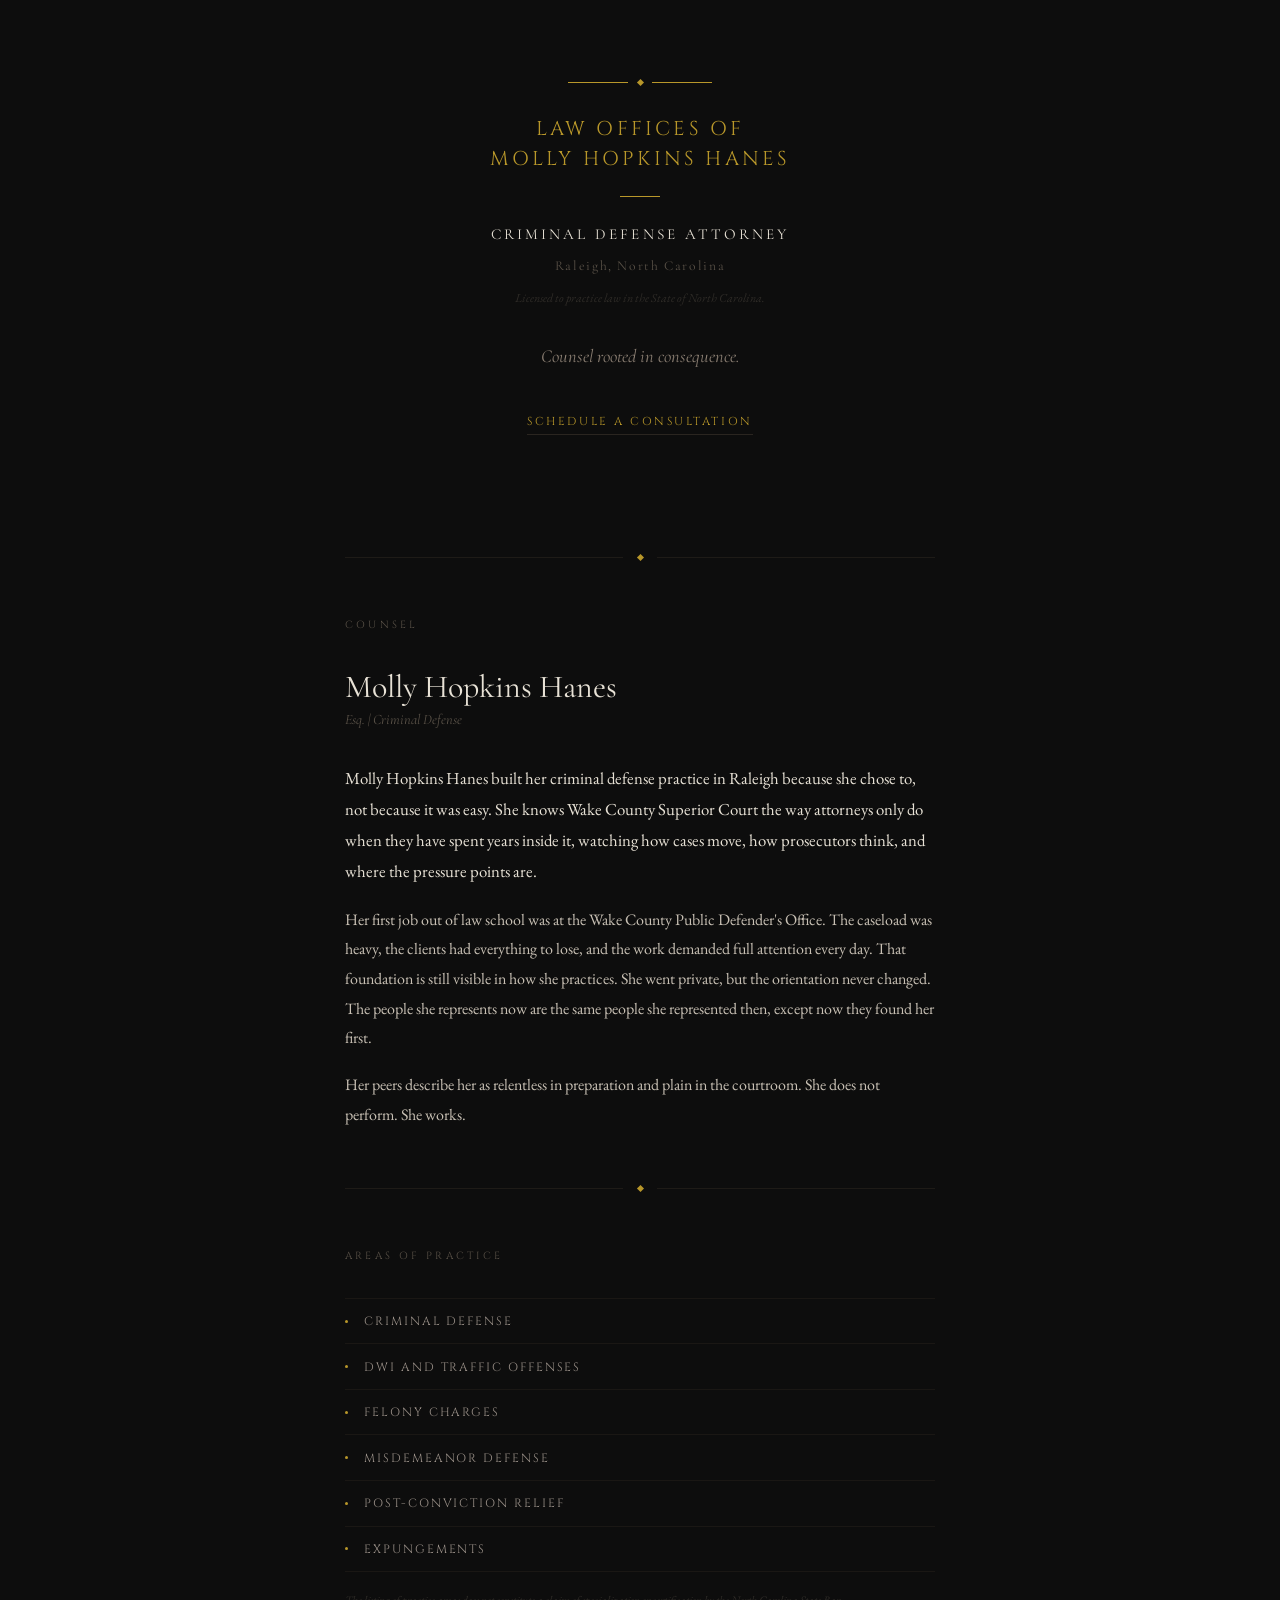
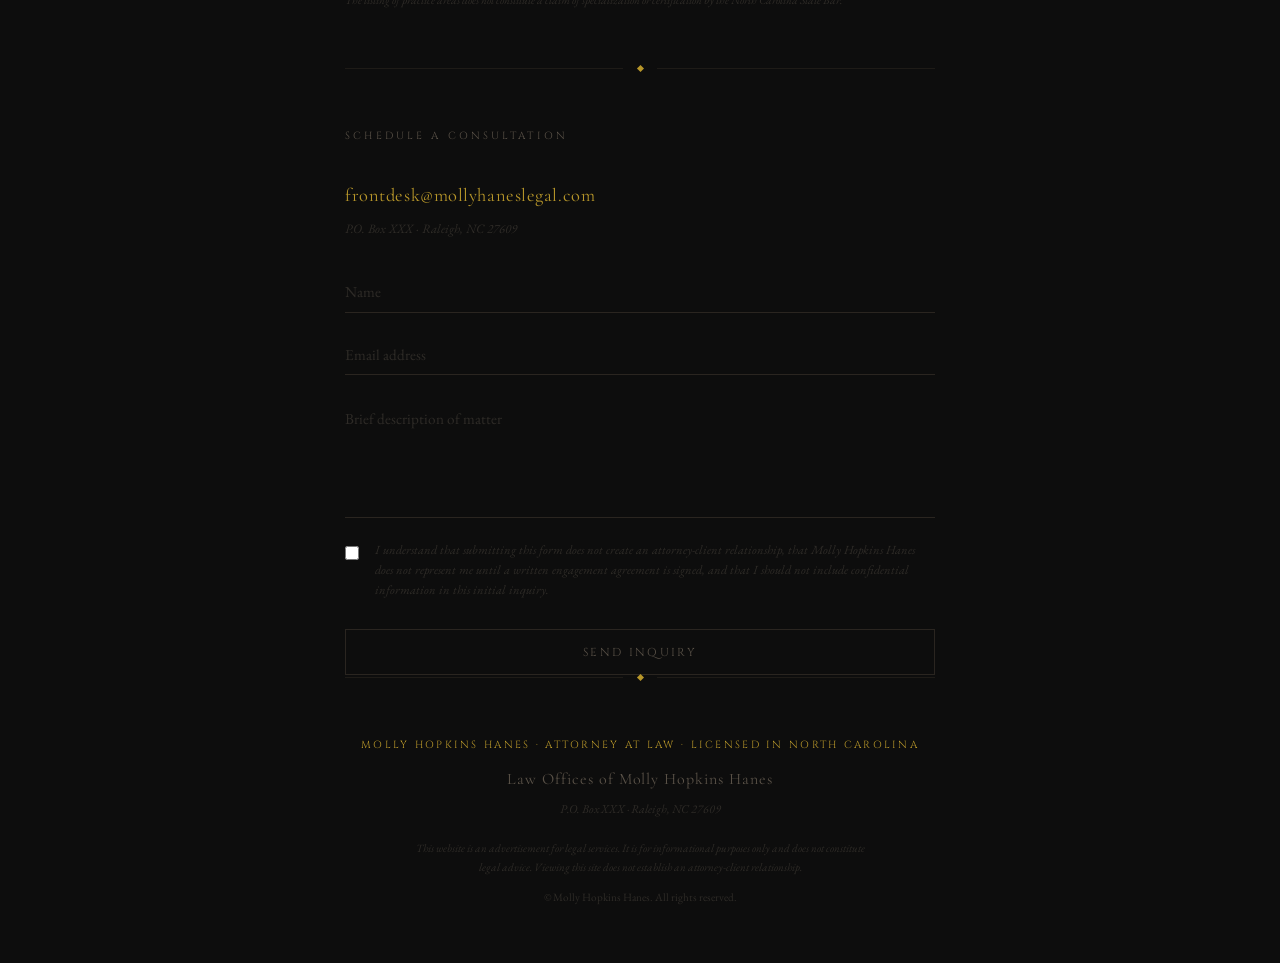
==== index.html @ 9d1daafd "Initial build of mollyhaneslegal.com static site HTML/CSS/JS only. Includes GitHub Actions deploy wo" ====
<!DOCTYPE html>
<html lang="en">
<head>
  <meta charset="UTF-8" />
  <meta name="viewport" content="width=device-width, initial-scale=1.0" />
  <title>Law Offices of Molly Hopkins Hanes | Criminal Defense Attorney | Raleigh, NC</title>
  <meta name="description" content="Criminal defense attorney in Raleigh, North Carolina. Wake County Superior Court experience. Licensed to practice law in the State of North Carolina." />
  <link rel="stylesheet" href="style.css" />
</head>
<body>

  <!-- HERO -->
  <header class="hero">
    <div class="container">
      <div class="hero-ornament" aria-hidden="true">
        <span class="hero-line"></span>
        <span class="hero-diamond"></span>
        <span class="hero-line"></span>
      </div>
      <h1 class="firm-name">
        <span>Law Offices of</span>
        <span>Molly Hopkins Hanes</span>
      </h1>
      <div class="hero-rule" aria-hidden="true"></div>
      <p class="hero-title">Criminal Defense Attorney</p>
      <p class="hero-location">Raleigh, North Carolina</p>
      <p class="hero-jurisdiction">Licensed to practice law in the State of North Carolina.</p>
      <p class="hero-tagline">Counsel rooted in consequence.</p>
      <a href="#contact" class="cta-link">Schedule a Consultation</a>
    </div>
  </header>

  <!-- DIVIDER -->
  <div class="divider" aria-hidden="true">
    <span class="div-line"></span>
    <span class="div-diamond"></span>
    <span class="div-line"></span>
  </div>

  <!-- ATTORNEY BIO -->
  <section class="section bio-section">
    <div class="container">
      <p class="section-label">Counsel</p>
      <h2 class="attorney-name">Molly Hopkins Hanes</h2>
      <span class="attorney-esq">Esq. | Criminal Defense</span>
      <p class="bio-p1">Molly Hopkins Hanes built her criminal defense practice in Raleigh because she chose to, not because it was easy. She knows Wake County Superior Court the way attorneys only do when they have spent years inside it, watching how cases move, how prosecutors think, and where the pressure points are.</p>
      <p class="bio-p2">Her first job out of law school was at the Wake County Public Defender's Office. The caseload was heavy, the clients had everything to lose, and the work demanded full attention every day. That foundation is still visible in how she practices. She went private, but the orientation never changed. The people she represents now are the same people she represented then, except now they found her first.</p>
      <p class="bio-p2">Her peers describe her as relentless in preparation and plain in the courtroom. She does not perform. She works.</p>
    </div>
  </section>

  <!-- DIVIDER -->
  <div class="divider" aria-hidden="true">
    <span class="div-line"></span>
    <span class="div-diamond"></span>
    <span class="div-line"></span>
  </div>

  <!-- AREAS OF PRACTICE -->
  <section class="section practice-section">
    <div class="container">
      <p class="section-label">Areas of Practice</p>
      <ul class="practice-list">
        <li class="practice-item">
          <span class="practice-dot" aria-hidden="true"></span>
          <span class="practice-name">Criminal Defense</span>
        </li>
        <li class="practice-item">
          <span class="practice-dot" aria-hidden="true"></span>
          <span class="practice-name">DWI and Traffic Offenses</span>
        </li>
        <li class="practice-item">
          <span class="practice-dot" aria-hidden="true"></span>
          <span class="practice-name">Felony Charges</span>
        </li>
        <li class="practice-item">
          <span class="practice-dot" aria-hidden="true"></span>
          <span class="practice-name">Misdemeanor Defense</span>
        </li>
        <li class="practice-item">
          <span class="practice-dot" aria-hidden="true"></span>
          <span class="practice-name">Post-Conviction Relief</span>
        </li>
        <li class="practice-item">
          <span class="practice-dot" aria-hidden="true"></span>
          <span class="practice-name">Expungements</span>
        </li>
      </ul>
      <p class="practice-disclaimer">The listing of practice areas does not constitute a claim of specialization or certification by the North Carolina State Bar.</p>
    </div>
  </section>

  <!-- DIVIDER -->
  <div class="divider" aria-hidden="true">
    <span class="div-line"></span>
    <span class="div-diamond"></span>
    <span class="div-line"></span>
  </div>

  <!-- CONTACT -->
  <section class="section contact-section" id="contact">
    <div class="container">
      <p class="section-label">Schedule a Consultation</p>
      <a href="mailto:frontdesk@mollyhaneslegal.com" class="contact-email">frontdesk@mollyhaneslegal.com</a>
      <!-- REPLACE P.O. Box XXX with the actual box number before publishing. This address must be registered as the attorney's current mailing address in her NC State Bar membership record to satisfy Rule 7.2(d) and 2012 FEO 6. Do not publish without completing this step. -->
      <address class="contact-address">P.O. Box XXX &middot; Raleigh, NC 27609</address>

      <!-- Wire this form to Formspree, Netlify Forms, or equivalent before going live. Replace action="#" with your endpoint. -->
      <form action="#" method="POST" class="contact-form" id="contact-form" novalidate>
        <input
          type="text"
          name="name"
          id="name"
          class="form-field"
          placeholder="Name"
          required
          autocomplete="name"
        />
        <input
          type="email"
          name="email"
          id="email"
          class="form-field"
          placeholder="Email address"
          required
          autocomplete="email"
        />
        <textarea
          name="matter"
          id="matter"
          class="form-field form-textarea"
          rows="4"
          placeholder="Brief description of matter"
          required
          resize="none"
        ></textarea>
        <div class="checkbox-row">
          <input type="checkbox" id="disclaimer-check" name="disclaimer" />
          <label for="disclaimer-check" class="checkbox-label">I understand that submitting this form does not create an attorney-client relationship, that Molly Hopkins Hanes does not represent me until a written engagement agreement is signed, and that I should not include confidential information in this initial inquiry.</label>
        </div>
        <button type="submit" class="submit-btn" id="submit-btn" disabled>Send Inquiry</button>
      </form>
    </div>
  </section>

  <!-- FOOTER -->
  <footer class="site-footer">
    <div class="divider" aria-hidden="true">
      <span class="div-line"></span>
      <span class="div-diamond"></span>
      <span class="div-line"></span>
    </div>
    <div class="container footer-inner">
      <p class="footer-attorney">Molly Hopkins Hanes &middot; Attorney at Law &middot; Licensed in North Carolina</p>
      <p class="footer-firm">Law Offices of Molly Hopkins Hanes</p>
      <!-- REPLACE P.O. Box XXX with actual box number before publishing. Must match NC State Bar membership record. -->
      <p class="footer-address">P.O. Box XXX &middot; Raleigh, NC 27609</p>
      <p class="footer-ad">This website is an advertisement for legal services. It is for informational purposes only and does not constitute legal advice. Viewing this site does not establish an attorney-client relationship.</p>
      <p class="footer-copy">&copy; Molly Hopkins Hanes. All rights reserved.</p>
      <!-- Add a linked privacy policy here before go-live if the contact form is wired to a live endpoint. -->
    </div>
  </footer>

  <script src="script.js"></script>
</body>
</html>
---- style.css ----
@import url('https://fonts.googleapis.com/css2?family=Cinzel:wght@400;600&family=EB+Garamond:ital,wght@0,400;1,400&family=Cormorant+Garamond:ital,wght@0,400;1,400&display=swap');

/* =========================================================
   COLOR TOKENS
   ========================================================= */
:root {
  --bg:           #0d0d0d;
  --surface:      #141414;
  --text:         #e8e2d6;
  --text-mid:     #c8c0b4;
  --text-muted:   #5a5248;
  --text-dim:     #3d3830;
  --text-ghost:   #2e2b27;
  --accent:       #b8972a;
  --rule-dark:    #1a1714;
  --rule-mid:     #2a2520;
  --rule-ghost:   #1e1b17;
}

/* =========================================================
   RESET + BASE
   ========================================================= */
*, *::before, *::after {
  box-sizing: border-box;
  margin: 0;
  padding: 0;
}

html {
  scroll-behavior: auto; /* JS handles smooth scroll for #contact only */
}

body {
  background-color: var(--bg);
  color: var(--text-mid);
  font-family: 'EB Garamond', serif;
  font-size: 1rem;
  line-height: 1.85;
  -webkit-font-smoothing: antialiased;
  -moz-osx-font-smoothing: grayscale;
}

/* =========================================================
   CONTAINER
   ========================================================= */
.container {
  max-width: 660px;
  margin: 0 auto;
  padding: 0 2.2rem;
}

/* =========================================================
   DIVIDER
   ========================================================= */
.divider {
  display: flex;
  align-items: center;
  margin: 3.5rem auto;
  max-width: 660px;
  padding: 0 2.2rem;
}

.div-line {
  flex: 1;
  height: 1px;
  background: var(--rule-ghost);
}

.div-diamond {
  display: block;
  width: 5px;
  height: 5px;
  background: var(--accent);
  transform: rotate(45deg);
  flex-shrink: 0;
  margin: 0 0.9rem;
}

/* =========================================================
   SECTION LABEL
   ========================================================= */
.section-label {
  font-family: 'Cinzel', serif;
  font-weight: 400;
  font-size: 0.65rem;
  letter-spacing: 0.3em;
  text-transform: uppercase;
  color: var(--text-muted);
  margin: 0 0 2rem;
}

/* =========================================================
   HERO
   ========================================================= */
.hero {
  padding: 5rem 0 4rem;
  text-align: center;
}

/* Centered top ornament: two gold lines flanking a diamond */
.hero-ornament {
  display: flex;
  align-items: center;
  justify-content: center;
  width: 140px;
  margin: 0 auto 1.8rem;
}

.hero-line {
  display: block;
  width: 60px;
  height: 1px;
  background: var(--accent);
  flex-shrink: 0;
}

.hero-diamond {
  display: block;
  width: 5px;
  height: 5px;
  background: var(--accent);
  transform: rotate(45deg);
  flex-shrink: 0;
  margin: 0 0.6rem;
}

/* Firm name */
.firm-name {
  font-family: 'Cinzel', serif;
  font-weight: 400;
  font-size: 1.25rem;
  letter-spacing: 0.16em;
  text-transform: uppercase;
  color: var(--accent);
  line-height: 1.5;
  margin: 0;
  display: flex;
  flex-direction: column;
}

/* Short gold rule beneath firm name */
.hero-rule {
  width: 40px;
  height: 1px;
  background: var(--accent);
  margin: 1.4rem auto;
}

/* Subheading */
.hero-title {
  font-family: 'Cormorant Garamond', serif;
  font-weight: 400;
  font-size: 0.95rem;
  letter-spacing: 0.2em;
  text-transform: uppercase;
  color: var(--text);
  margin: 0;
}

/* Location */
.hero-location {
  font-family: 'Cormorant Garamond', serif;
  font-weight: 400;
  font-size: 0.85rem;
  letter-spacing: 0.12em;
  color: var(--text-muted);
  margin: 0.3rem 0 0;
}

/* Jurisdiction */
.hero-jurisdiction {
  font-family: 'EB Garamond', serif;
  font-style: italic;
  font-size: 0.76rem;
  color: var(--text-ghost);
  margin: 0.6rem 0 1.8rem;
}

/* Tagline */
.hero-tagline {
  font-family: 'Cormorant Garamond', serif;
  font-style: italic;
  font-weight: 400;
  font-size: 1.15rem;
  color: #8a7e72;
  margin: 0 0 2rem;
}

/* CTA link */
.cta-link {
  font-family: 'Cinzel', serif;
  font-weight: 400;
  font-size: 0.72rem;
  letter-spacing: 0.22em;
  text-transform: uppercase;
  color: var(--accent);
  text-decoration: none;
  border-bottom: 1px solid var(--rule-mid);
  display: inline-block;
  padding-bottom: 0.15rem;
  transition: border-bottom-color 0.2s;
}

.cta-link:hover {
  border-bottom-color: var(--accent);
}

/* =========================================================
   SECTIONS (shared)
   ========================================================= */
.section {
  padding: 0;
}

/* =========================================================
   BIO SECTION
   ========================================================= */
.attorney-name {
  font-family: 'Cormorant Garamond', serif;
  font-weight: 400;
  font-size: 2rem;
  color: var(--text);
  margin: 0 0 0.1rem;
  line-height: 1.2;
}

.attorney-esq {
  font-family: 'Cormorant Garamond', serif;
  font-style: italic;
  font-weight: 400;
  font-size: 0.9rem;
  color: var(--text-muted);
  display: block;
  margin: 0 0 1.8rem;
}

.bio-p1 {
  color: var(--text);
  font-size: 1.05rem;
  line-height: 1.85;
  margin: 0 0 1.1rem;
}

.bio-p2 {
  color: var(--text-mid);
  font-size: 1rem;
  line-height: 1.85;
  margin: 0 0 1.1rem;
}

.bio-p2:last-child {
  margin-bottom: 0;
}

/* =========================================================
   AREAS OF PRACTICE
   ========================================================= */
.practice-list {
  list-style: none;
  margin: 0 0 0;
  padding: 0;
}

.practice-item {
  display: flex;
  align-items: center;
  gap: 1rem;
  border-bottom: 1px solid var(--rule-dark);
  padding: 0.7rem 0;
  cursor: default;
}

.practice-item:first-child {
  border-top: 1px solid var(--rule-dark);
}

.practice-dot {
  display: block;
  width: 3px;
  height: 3px;
  border-radius: 50%;
  background: var(--accent);
  flex-shrink: 0;
}

.practice-name {
  font-family: 'Cinzel', serif;
  font-weight: 400;
  font-size: 0.75rem;
  letter-spacing: 0.16em;
  text-transform: uppercase;
  color: #9a9088;
  transition: color 0.2s;
}

.practice-item:hover .practice-name {
  color: var(--accent);
}

.practice-disclaimer {
  font-family: 'EB Garamond', serif;
  font-style: italic;
  font-size: 0.72rem;
  color: var(--text-ghost);
  line-height: 1.6;
  margin: 1.2rem 0 0;
}

/* =========================================================
   CONTACT SECTION
   ========================================================= */
.contact-email {
  font-family: 'Cormorant Garamond', serif;
  font-size: 1.15rem;
  color: var(--accent);
  display: block;
  margin: 0 0 0.3rem;
  letter-spacing: 0.03em;
  text-decoration: none;
  transition: opacity 0.2s;
}

.contact-email:hover {
  opacity: 0.8;
}

.contact-address {
  font-family: 'EB Garamond', serif;
  font-style: italic;
  font-size: 0.8rem;
  color: var(--text-ghost);
  margin: 0 0 2rem;
  font-style: italic;
}

/* Form fields */
.form-field {
  display: block;
  width: 100%;
  background: transparent;
  border: none;
  border-bottom: 1px solid var(--rule-mid);
  color: var(--text);
  font-family: 'EB Garamond', serif;
  font-size: 0.95rem;
  padding: 0.6rem 0;
  margin-bottom: 1.4rem;
  box-sizing: border-box;
  outline: none;
  border-radius: 0;
  -webkit-appearance: none;
  appearance: none;
}

.form-field::placeholder {
  color: var(--text-ghost);
}

.form-field:focus {
  border-bottom-color: var(--accent);
}

.form-textarea {
  resize: none;
  line-height: 1.65;
}

/* Checkbox row */
.checkbox-row {
  display: flex;
  flex-direction: row;
  gap: 1rem;
  align-items: flex-start;
  margin-bottom: 1.8rem;
}

.checkbox-row input[type="checkbox"] {
  accent-color: var(--accent);
  margin-top: 0.35rem;
  flex-shrink: 0;
  cursor: pointer;
  width: 14px;
  height: 14px;
}

.checkbox-label {
  font-family: 'EB Garamond', serif;
  font-style: italic;
  font-size: 0.78rem;
  color: var(--text-ghost);
  line-height: 1.6;
  cursor: pointer;
}

/* Submit button */
.submit-btn {
  display: block;
  width: 100%;
  border: 1px solid var(--rule-mid);
  background: transparent;
  color: var(--text-muted);
  font-family: 'Cinzel', serif;
  font-weight: 400;
  font-size: 0.72rem;
  letter-spacing: 0.2em;
  text-transform: uppercase;
  padding: 0.9rem;
  cursor: not-allowed;
  transition: border-color 0.2s, color 0.2s;
}

.submit-btn.on {
  border-color: var(--accent);
  color: var(--accent);
  cursor: pointer;
}

.submit-btn.on:hover {
  background: rgba(184, 151, 42, 0.06);
}

/* =========================================================
   FOOTER
   ========================================================= */
.site-footer {
  padding-bottom: 3.5rem;
}

/* The divider inside footer has no extra top margin (footer handles spacing) */
.site-footer .divider {
  margin-top: 0;
}

.footer-inner {
  text-align: center;
}

.footer-attorney {
  font-family: 'Cinzel', serif;
  font-weight: 400;
  font-size: 0.65rem;
  letter-spacing: 0.22em;
  text-transform: uppercase;
  color: var(--accent);
  margin: 0 0 0.6rem;
}

.footer-firm {
  font-family: 'Cormorant Garamond', serif;
  font-weight: 400;
  font-size: 1rem;
  color: var(--text-muted);
  letter-spacing: 0.06em;
  margin: 0 0 0.2rem;
}

.footer-address {
  font-family: 'EB Garamond', serif;
  font-style: italic;
  font-size: 0.75rem;
  color: var(--text-ghost);
  margin: 0 0 1.2rem;
}

.footer-ad {
  font-family: 'EB Garamond', serif;
  font-style: italic;
  font-size: 0.7rem;
  color: var(--text-ghost);
  max-width: 460px;
  margin: 0 auto 0.6rem;
  line-height: 1.7;
}

.footer-copy {
  font-family: 'EB Garamond', serif;
  font-size: 0.7rem;
  color: var(--text-ghost);
}

/* =========================================================
   RESPONSIVE: mobile-first, single breakpoint at 768px
   ========================================================= */
@media (max-width: 768px) {
  .hero {
    padding: 3rem 0 3rem;
  }

  .container {
    padding: 0 1.4rem;
  }

  .divider {
    padding: 0 1.4rem;
  }

  .firm-name {
    font-size: 1.05rem;
  }

  .attorney-name {
    font-size: 1.65rem;
  }

  .hero-tagline {
    font-size: 1rem;
  }

  .contact-email {
    font-size: 1rem;
    word-break: break-all;
  }

  .form-field {
    font-size: 1rem; /* legibility on mobile */
  }

  .footer-attorney {
    font-size: 0.58rem;
    letter-spacing: 0.14em;
  }
}
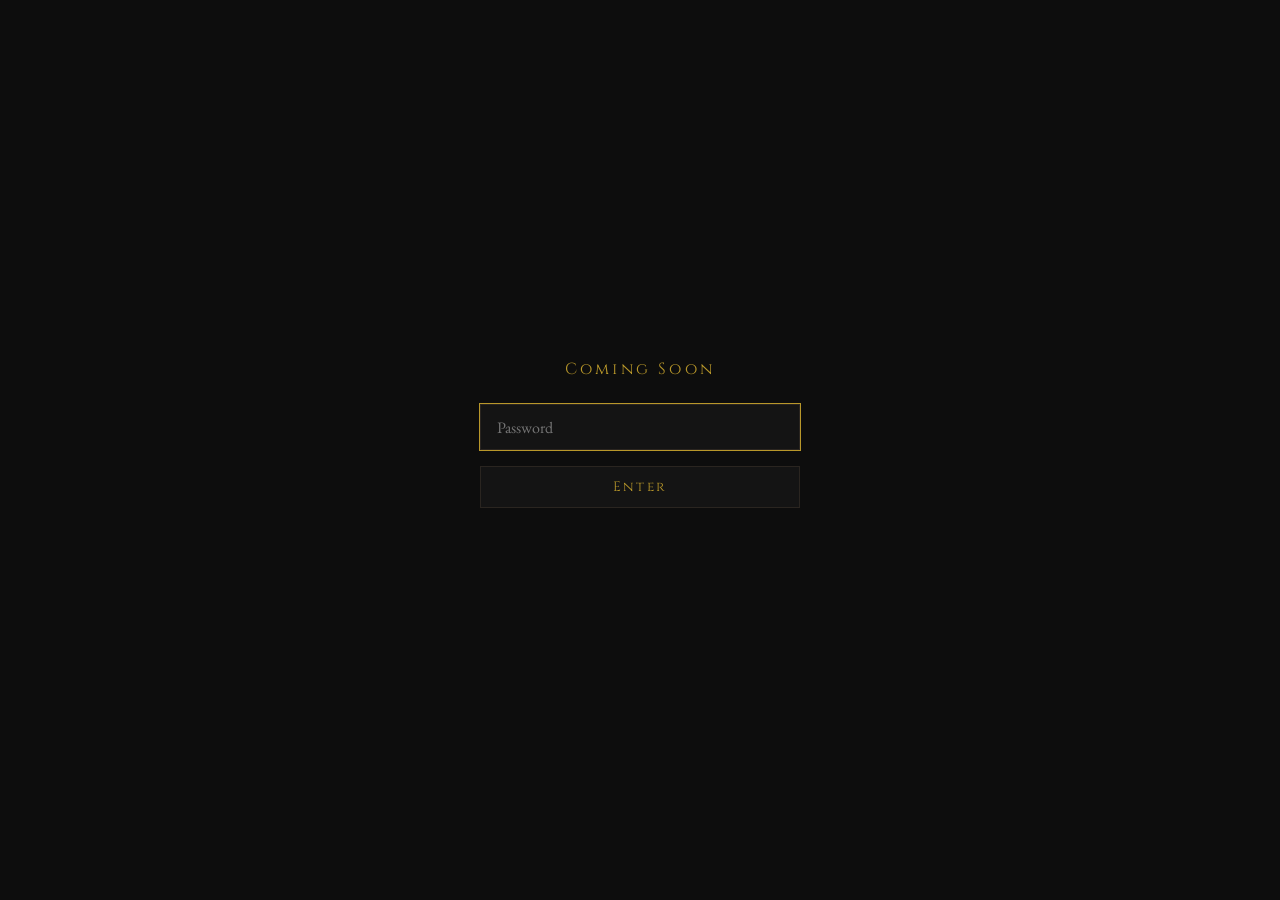
==== commit 25403a7c: "Put site behind a casual password gate and noindex Real site moved to site.html; index.html is a log" ====
--- a/index.html
+++ b/index.html
@@ -3,164 +3,39 @@
 <head>
   <meta charset="UTF-8" />
   <meta name="viewport" content="width=device-width, initial-scale=1.0" />
-  <title>Law Offices of Molly Hopkins Hanes | Criminal Defense Attorney | Raleigh, NC</title>
-  <meta name="description" content="Criminal defense attorney in Raleigh, North Carolina. Wake County Superior Court experience. Licensed to practice law in the State of North Carolina." />
-  <link rel="stylesheet" href="style.css" />
+  <meta name="robots" content="noindex, nofollow, noarchive" />
+  <title>Coming Soon</title>
+  <script>if(localStorage.getItem("mhl-auth")==="1")location.replace("/site.html");</script>
+  <style>
+    @import url('https://fonts.googleapis.com/css2?family=Cinzel:wght@400;600&family=EB+Garamond&display=swap');
+    *{box-sizing:border-box;margin:0;padding:0}
+    body{min-height:100vh;display:flex;align-items:center;justify-content:center;background:#0d0d0d;color:#e8e2d6;font-family:'EB Garamond',Georgia,serif}
+    form{display:flex;flex-direction:column;gap:1rem;width:min(320px,90vw);text-align:center}
+    h1{font-family:'Cinzel',serif;font-weight:400;letter-spacing:.2em;font-size:1rem;color:#b8972a;margin-bottom:.5rem}
+    input,button{font:inherit;padding:.7rem 1rem;border:1px solid #2a2520;background:#141414;color:#e8e2d6}
+    input:focus{outline:1px solid #b8972a}
+    button{cursor:pointer;font-family:'Cinzel',serif;letter-spacing:.15em;font-size:.85rem;color:#b8972a}
+    button:hover{border-color:#b8972a}
+    .err{color:#a05040;font-size:.9rem;min-height:1.2em}
+  </style>
 </head>
 <body>
-
-  <!-- HERO -->
-  <header class="hero">
-    <div class="container">
-      <div class="hero-ornament" aria-hidden="true">
-        <span class="hero-line"></span>
-        <span class="hero-diamond"></span>
-        <span class="hero-line"></span>
-      </div>
-      <h1 class="firm-name">
-        <span>Law Offices of</span>
-        <span>Molly Hopkins Hanes</span>
-      </h1>
-      <div class="hero-rule" aria-hidden="true"></div>
-      <p class="hero-title">Criminal Defense Attorney</p>
-      <p class="hero-location">Raleigh, North Carolina</p>
-      <p class="hero-jurisdiction">Licensed to practice law in the State of North Carolina.</p>
-      <p class="hero-tagline">Counsel rooted in consequence.</p>
-      <a href="#contact" class="cta-link">Schedule a Consultation</a>
-    </div>
-  </header>
-
-  <!-- DIVIDER -->
-  <div class="divider" aria-hidden="true">
-    <span class="div-line"></span>
-    <span class="div-diamond"></span>
-    <span class="div-line"></span>
-  </div>
-
-  <!-- ATTORNEY BIO -->
-  <section class="section bio-section">
-    <div class="container">
-      <p class="section-label">Counsel</p>
-      <h2 class="attorney-name">Molly Hopkins Hanes</h2>
-      <span class="attorney-esq">Esq. | Criminal Defense</span>
-      <p class="bio-p1">Molly Hopkins Hanes built her criminal defense practice in Raleigh because she chose to, not because it was easy. She knows Wake County Superior Court the way attorneys only do when they have spent years inside it, watching how cases move, how prosecutors think, and where the pressure points are.</p>
-      <p class="bio-p2">Her first job out of law school was at the Wake County Public Defender's Office. The caseload was heavy, the clients had everything to lose, and the work demanded full attention every day. That foundation is still visible in how she practices. She went private, but the orientation never changed. The people she represents now are the same people she represented then, except now they found her first.</p>
-      <p class="bio-p2">Her peers describe her as relentless in preparation and plain in the courtroom. She does not perform. She works.</p>
-    </div>
-  </section>
-
-  <!-- DIVIDER -->
-  <div class="divider" aria-hidden="true">
-    <span class="div-line"></span>
-    <span class="div-diamond"></span>
-    <span class="div-line"></span>
-  </div>
-
-  <!-- AREAS OF PRACTICE -->
-  <section class="section practice-section">
-    <div class="container">
-      <p class="section-label">Areas of Practice</p>
-      <ul class="practice-list">
-        <li class="practice-item">
-          <span class="practice-dot" aria-hidden="true"></span>
-          <span class="practice-name">Criminal Defense</span>
-        </li>
-        <li class="practice-item">
-          <span class="practice-dot" aria-hidden="true"></span>
-          <span class="practice-name">DWI and Traffic Offenses</span>
-        </li>
-        <li class="practice-item">
-          <span class="practice-dot" aria-hidden="true"></span>
-          <span class="practice-name">Felony Charges</span>
-        </li>
-        <li class="practice-item">
-          <span class="practice-dot" aria-hidden="true"></span>
-          <span class="practice-name">Misdemeanor Defense</span>
-        </li>
-        <li class="practice-item">
-          <span class="practice-dot" aria-hidden="true"></span>
-          <span class="practice-name">Post-Conviction Relief</span>
-        </li>
-        <li class="practice-item">
-          <span class="practice-dot" aria-hidden="true"></span>
-          <span class="practice-name">Expungements</span>
-        </li>
-      </ul>
-      <p class="practice-disclaimer">The listing of practice areas does not constitute a claim of specialization or certification by the North Carolina State Bar.</p>
-    </div>
-  </section>
-
-  <!-- DIVIDER -->
-  <div class="divider" aria-hidden="true">
-    <span class="div-line"></span>
-    <span class="div-diamond"></span>
-    <span class="div-line"></span>
-  </div>
-
-  <!-- CONTACT -->
-  <section class="section contact-section" id="contact">
-    <div class="container">
-      <p class="section-label">Schedule a Consultation</p>
-      <a href="mailto:frontdesk@mollyhaneslegal.com" class="contact-email">frontdesk@mollyhaneslegal.com</a>
-      <!-- REPLACE P.O. Box XXX with the actual box number before publishing. This address must be registered as the attorney's current mailing address in her NC State Bar membership record to satisfy Rule 7.2(d) and 2012 FEO 6. Do not publish without completing this step. -->
-      <address class="contact-address">P.O. Box XXX &middot; Raleigh, NC 27609</address>
-
-      <!-- Wire this form to Formspree, Netlify Forms, or equivalent before going live. Replace action="#" with your endpoint. -->
-      <form action="#" method="POST" class="contact-form" id="contact-form" novalidate>
-        <input
-          type="text"
-          name="name"
-          id="name"
-          class="form-field"
-          placeholder="Name"
-          required
-          autocomplete="name"
-        />
-        <input
-          type="email"
-          name="email"
-          id="email"
-          class="form-field"
-          placeholder="Email address"
-          required
-          autocomplete="email"
-        />
-        <textarea
-          name="matter"
-          id="matter"
-          class="form-field form-textarea"
-          rows="4"
-          placeholder="Brief description of matter"
-          required
-          resize="none"
-        ></textarea>
-        <div class="checkbox-row">
-          <input type="checkbox" id="disclaimer-check" name="disclaimer" />
-          <label for="disclaimer-check" class="checkbox-label">I understand that submitting this form does not create an attorney-client relationship, that Molly Hopkins Hanes does not represent me until a written engagement agreement is signed, and that I should not include confidential information in this initial inquiry.</label>
-        </div>
-        <button type="submit" class="submit-btn" id="submit-btn" disabled>Send Inquiry</button>
-      </form>
-    </div>
-  </section>
-
-  <!-- FOOTER -->
-  <footer class="site-footer">
-    <div class="divider" aria-hidden="true">
-      <span class="div-line"></span>
-      <span class="div-diamond"></span>
-      <span class="div-line"></span>
-    </div>
-    <div class="container footer-inner">
-      <p class="footer-attorney">Molly Hopkins Hanes &middot; Attorney at Law &middot; Licensed in North Carolina</p>
-      <p class="footer-firm">Law Offices of Molly Hopkins Hanes</p>
-      <!-- REPLACE P.O. Box XXX with actual box number before publishing. Must match NC State Bar membership record. -->
-      <p class="footer-address">P.O. Box XXX &middot; Raleigh, NC 27609</p>
-      <p class="footer-ad">This website is an advertisement for legal services. It is for informational purposes only and does not constitute legal advice. Viewing this site does not establish an attorney-client relationship.</p>
-      <p class="footer-copy">&copy; Molly Hopkins Hanes. All rights reserved.</p>
-      <!-- Add a linked privacy policy here before go-live if the contact form is wired to a live endpoint. -->
-    </div>
-  </footer>
-
-  <script src="script.js"></script>
+  <form id="gate">
+    <h1>Coming Soon</h1>
+    <input type="password" id="pw" placeholder="Password" autocomplete="current-password" autofocus />
+    <button type="submit">Enter</button>
+    <p class="err" id="err"></p>
+  </form>
+  <script>
+    document.getElementById("gate").addEventListener("submit", function (e) {
+      e.preventDefault();
+      if (document.getElementById("pw").value === "password") {
+        localStorage.setItem("mhl-auth", "1");
+        location.replace("/site.html");
+      } else {
+        document.getElementById("err").textContent = "Incorrect password.";
+      }
+    });
+  </script>
 </body>
 </html>
